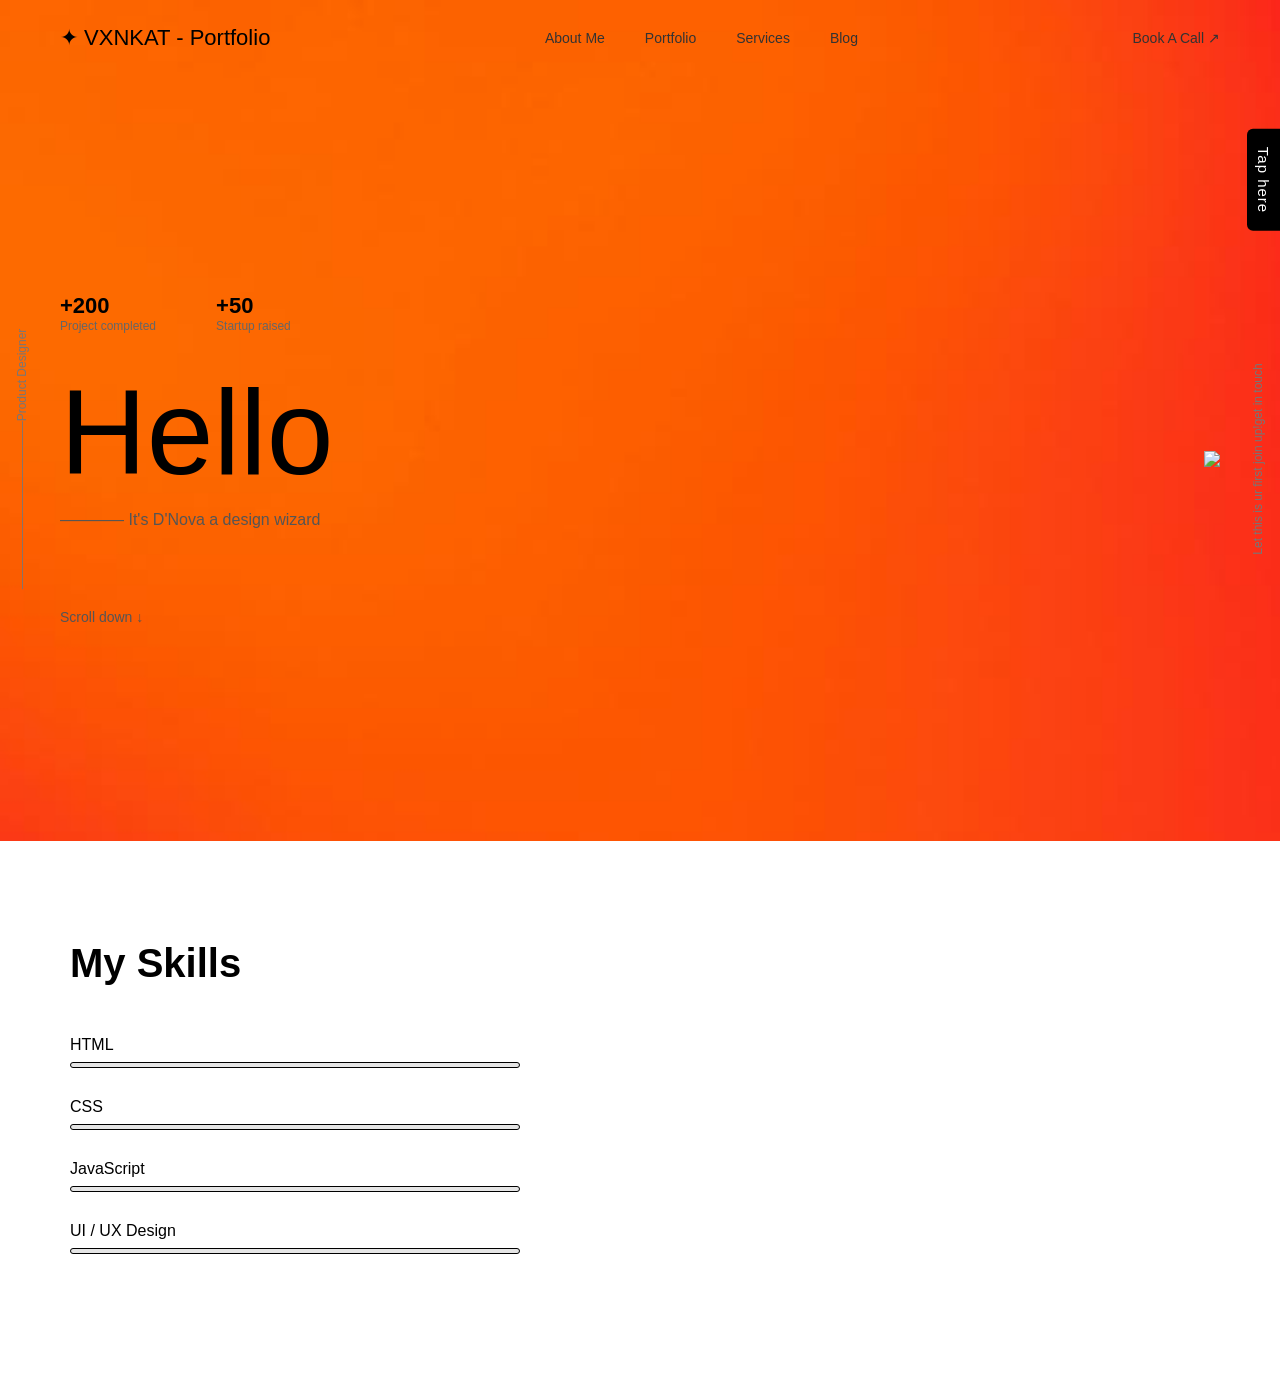
==== index.html @ 7cfcabc9 "Add files via upload" ====
<!DOCTYPE html>
<html lang="en">
<head>
<meta charset="UTF-8">
<meta name="viewport" content="width=device-width, initial-scale=1.0">
<title>Vxnkat - Portfolio</title>
<link rel="stylesheet" href="assets/css/styles.css">
</head>

<body>

<header>
    <div class="logo">✦ VXNKAT - Portfolio</div>

    <nav>
        <a href="#">About Me</a>
        <a href="#">Portfolio</a>
        <a href="#">Services</a>
        <a href="#">Blog</a>
    </nav>

    <a class="call-btn" href="#">Book A Call ↗</a>
</header>

<!-- Favicon -->
<link rel="icon" type="image/x-icon" href="assets/images/icon.png">

<!-- Tap Here Button -->

     <div class="tap-panel">
           Tap here
 </div>

<!-- Hero Section Starting -->

<section class="hero">

    <div class="side-text left">——————————————Product Designer</div>
    <div class="side-text right">Let this is ur first join up!get in touch</div>

    <div class="hero-left">

        <div class="stats">
            <div>
                <h2>+200</h2>
                <p>Project completed</p>
            </div>

            <div>
                <h2>+50</h2>
                <p>Startup raised</p>
            </div>
        </div>

        <h1>Hello</h1>

        <p class="sub">———— It's D'Nova a design wizard</p>

        <div class="scroll">Scroll down ↓</div>

    </div>


    <div class="hero-right">
        <img src="assets/images/index-background.jpg">
    </div>

</section>

<!-- Hero Section Ending -->

<!-- Skills Section Starting -->

<section class="skills">

<div class="skills-container">

<h2>My Skills</h2>

<div class="skill">
<span>HTML</span>
<div class="progress">
<div class="progress-bar" data-width="67%"></div>
</div>
</div>

<div class="skill">
<span>CSS</span>
<div class="progress">
<div class="progress-bar" data-width="90%"></div>
</div>
</div>

<div class="skill">
<span>JavaScript</span>
<div class="progress">
<div class="progress-bar" data-width="80%"></div>
</div>
</div>

<div class="skill">
<span>UI / UX Design</span>
<div class="progress">
<div class="progress-bar" data-width="85%"></div>
</div>
</div>

</div>

</section>

<!-- Some more helps for bar-->

<script>

const bars = document.querySelectorAll(".progress-bar");

const observer = new IntersectionObserver((entries) => {

entries.forEach(entry => {

const bar = entry.target;
const value = bar.getAttribute("data-width");

if(entry.isIntersecting){

bar.style.width = value;
bar.style.opacity = "1";

}else{

bar.style.width = "0";
bar.style.opacity = "0";

}

});

},{threshold:0.4});

bars.forEach(bar => observer.observe(bar));

</script>

<!-- Skills Section Ending -->

</body>
</html>
---- assets/css/styles.css ----
*{
margin:0;
padding:0;
box-sizing:border-box;
font-family:Arial, Helvetica, sans-serif;
}

body{
background:url("../images/background.jpeg");
background-size:cover;
background-position:center;
background-repeat:no-repeat;
min-height:100vh;
}

header{
display:flex;
justify-content:space-between;
align-items:center;
padding:25px 60px;
font-size:14px;
}

.logo{
font-size:22px;
}

nav{
display:flex;
gap:40px;
}

nav a{
text-decoration:none;
color:#333;
}

.call-btn{
text-decoration:none;
color:#333;
}

.hero{
display:flex;
align-items:center;
justify-content:space-between;
padding:60px;
height:85vh;
position:relative;
}

.hero-left{
max-width:500px;
}

.stats{
display:flex;
gap:60px;
margin-bottom:30px;
}

/* Tap Here Button  */

.tap-panel{
position:fixed;
right:0;
top:20%;
transform:translateY(-50%);
writing-mode:vertical-rl;
text-orientation:mixed;
background:#000;
color:#fff;
padding:18px 8px;
font-size:15px;
letter-spacing:1px;
border-radius:6px 0 0 6px;
cursor:pointer;
z-index:9999;
transition:background 0.3s, padding 0.3s;
}

/* hover effect without moving the element */
.tap-panel:hover{
background:#222;
padding-right:12px;
}

/* 200+ Projects, 100+ Clients , that part here*/
.stats h2{
font-size:22px;
}

.stats p{
font-size:12px;
color:#666;
}

/* End of that part */

h1{
font-size:120px;
font-weight:500;
margin-bottom:10px;
}

.sub{
font-size:16px;
color:#555;
margin-bottom:80px;
}

.scroll{
font-size:14px;
color:#555;
}

.hero-right img{
width:100%;
max-width:820px;
height:auto;
object-fit:contain;
}

.hero-right{
display:flex;
justify-content:center;
align-items:center;
}

.side-text{
position:absolute;
top:50%;
transform:translateY(-50%) rotate(180deg);
writing-mode:vertical-rl;
font-size:12px;
color:#777;
}

.side-text.left{
left:15px;
}

.side-text.right{
right:15px;
}

/* Responsive Design -------------------------*/

/* your existing CSS above */

.side-text.right{
right:15px;
}


/* PASTE THE MOBILE RESPONSIVE CODE BELOW */

@media (max-width: 768px){

.hero{
flex-direction:column;
text-align:center;
height:auto;
gap:40px;
padding:40px 20px;
}

.hero-left{
order:1;
}

.hero-right{
order:2;
}

.hero-right img{
width:90%;
height:auto;
}

h1{
font-size:70px;
}

.stats{
justify-content:center;
}

.side-text{
display:none;
}

header{
padding:20px;
}

nav{
gap:20px;
}

}

/* End of Mobile Responsive Code */

/* Skills Section Starting */

.skills{
padding:100px 60px;
background:#ffffff;
}

.skills-container{
max-width:450px;
margin-left:10px;
}

.skills h2{
font-size:40px;
margin-bottom:50px;
text-align:left;
}

.skill{
margin-bottom:30px;
}

.skill span{
display:block;
margin-bottom:8px;
font-weight:500;
}

.progress{
width:100%;
height:6px;
background:#e5e5e5;
border-radius:20px;
overflow:hidden;
border:1px solid #000;
}

.progress-bar{
height:100%;
width:0;
background:#82b845;
border-radius:20px;
position:relative;
overflow:hidden;
transition:width 1.5s ease;
}

/* glow animation */
.progress-bar::after{
content:"";
position:absolute;
top:0;
left:-40%;
width:40%;
height:100%;
background:linear-gradient(
90deg,
transparent,
rgba(255,255,255,0.8),
transparent
);
animation:shine 2s linear infinite;
}

@keyframes shine{
0%{
left:-40%;
}
100%{
left:120%;
}
}

/* Skills Section Ending */
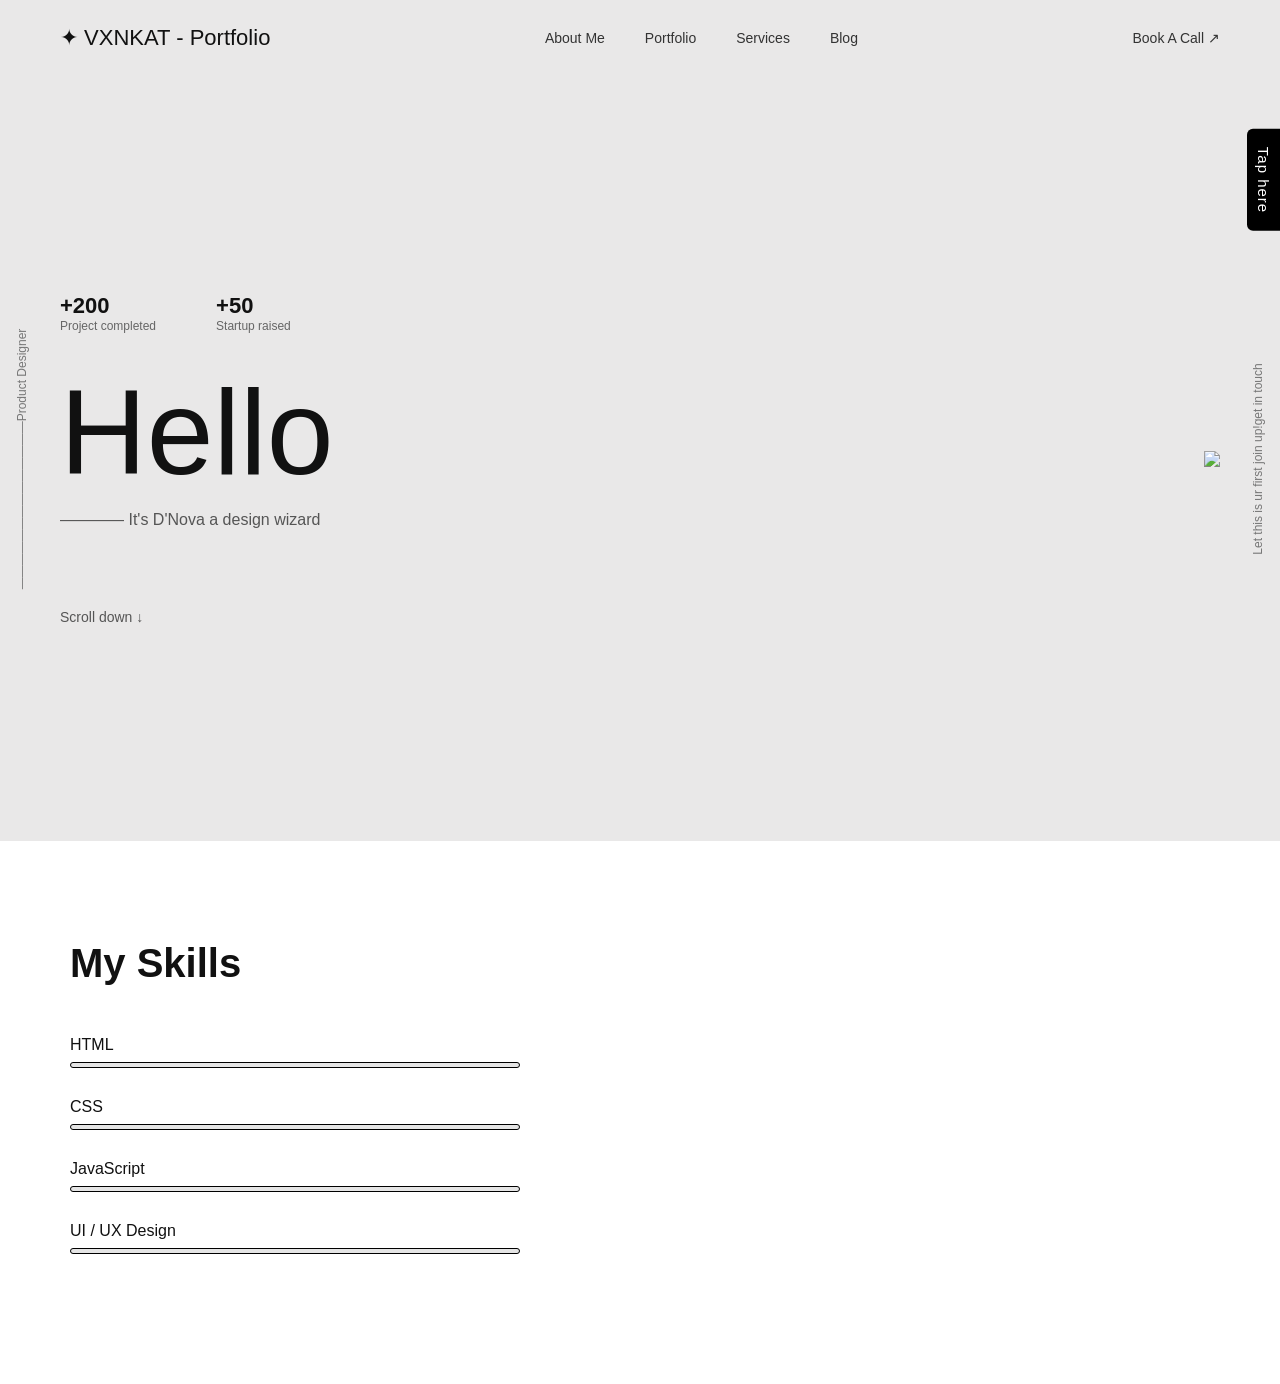
==== commit 4f7f6170: "Add files via upload" ====
--- a/index.html
+++ b/index.html
@@ -23,7 +23,7 @@
 </header>
 
 <!-- Favicon -->
-<link rel="icon" type="image/x-icon" href="assets/images/icon.png">
+<link rel="icon" type="image/x-icon" href="/images/icon.png">
 
 <!-- Tap Here Button -->
 
@@ -62,7 +62,7 @@
 
 
     <div class="hero-right">
-        <img src="assets/images/index-background.jpg">
+        <img src="/images/index-background.jpg">
     </div>
 
 </section>
--- a/assets/css/styles.css
+++ b/assets/css/styles.css
@@ -6,7 +6,8 @@
 }
 
 body{
-background:url("../images/background.jpeg");
+background:#e9e8e8;
+color:#111;
 background-size:cover;
 background-position:center;
 background-repeat:no-repeat;
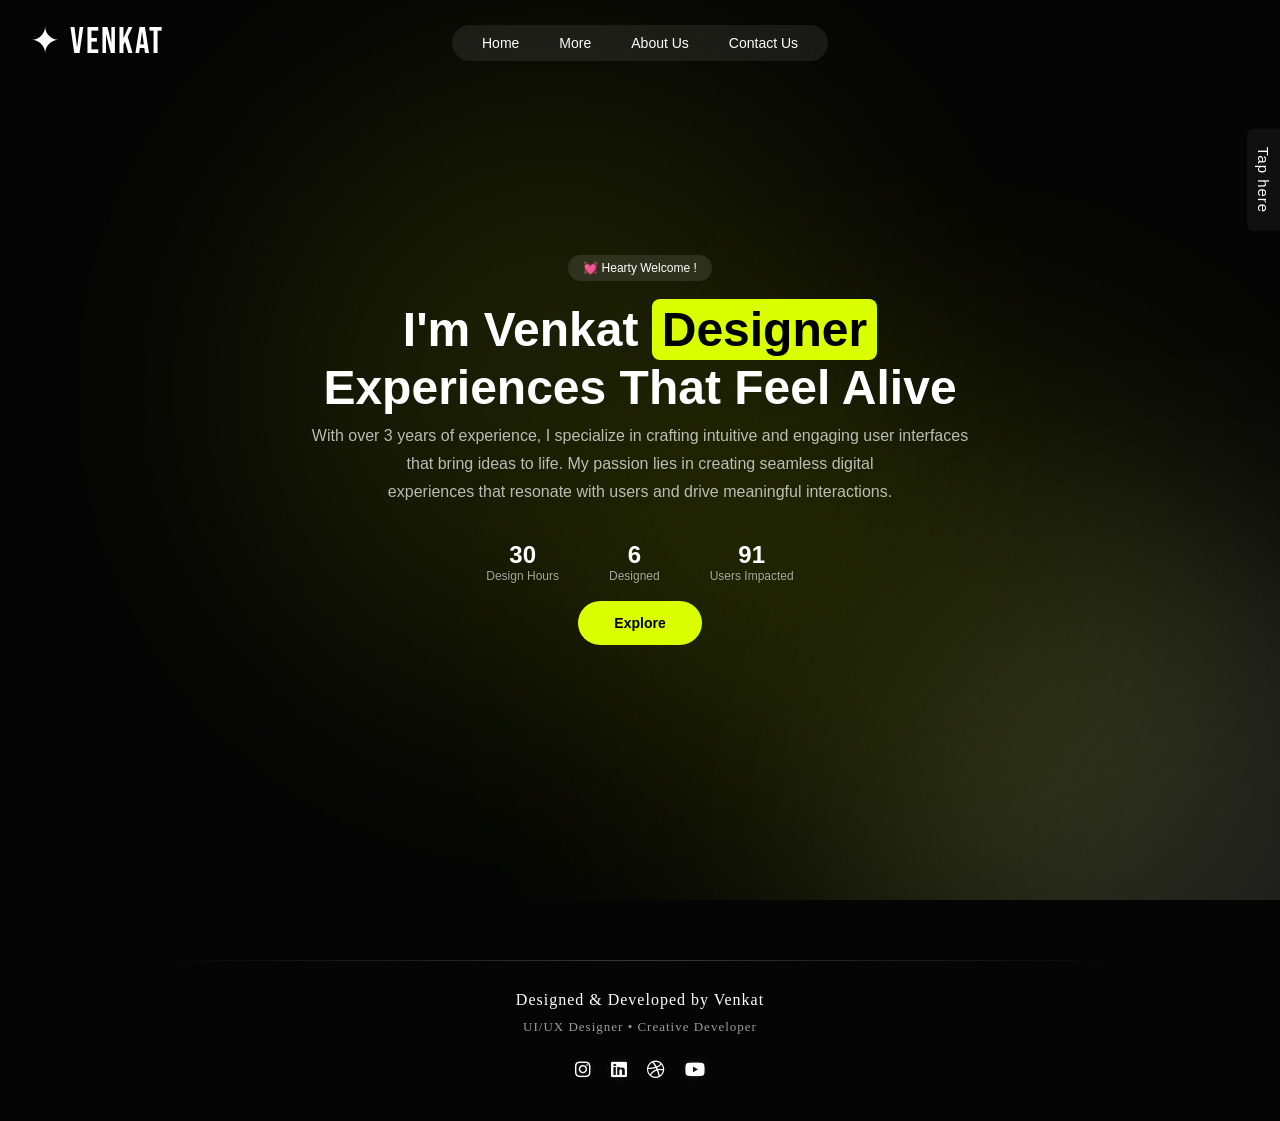
==== commit 4ac7b5e3: "Add files via upload" ====
--- a/index.html
+++ b/index.html
@@ -1,148 +1,114 @@
 <!DOCTYPE html>
 <html lang="en">
+
 <head>
-<meta charset="UTF-8">
-<meta name="viewport" content="width=device-width, initial-scale=1.0">
-<title>Vxnkat - Portfolio</title>
-<link rel="stylesheet" href="assets/css/styles.css">
+    <meta charset="UTF-8">
+    <link href="https://fonts.googleapis.com/css2?family=Bebas+Neue&display=swap" rel="stylesheet">
+    <meta name="viewport" content="width=device-width, initial-scale=1.0">
+    <title>Venkat - Home</title>
+
+    <!-- Font -->
+    <link rel="stylesheet" href="assets/css/style.css">
+    <link rel="stylesheet" href="https://cdnjs.cloudflare.com/ajax/libs/font-awesome/6.5.0/css/all.min.css">
 </head>
+
+<div class="page-transition"></div>
 
 <body>
 
-<header>
-    <div class="logo">✦ VXNKAT - Portfolio</div>
+    <div class="bg">
+        <div class="glow glow1"></div>
+        <div class="glow glow2"></div>
+        <div class="glow glow3"></div>
+    </div>
 
-    <nav>
-        <a href="#">About Me</a>
-        <a href="#">Portfolio</a>
-        <a href="#">Services</a>
-        <a href="#">Blog</a>
+    <!-- Logo -->
+    <div class="logo">✦ Venkat</div>
+
+    <!-- Navbar -->
+    <nav class="nav">
+        <a href="index.html">Home</a>
+        <a href="more.html">More</a>
+        <a href="about.html">About Us</a>
+        <a href="contact.html">Contact Us</a>
     </nav>
 
-    <a class="call-btn" href="#">Book A Call ↗</a>
-</header>
+    <!-- Hero Section -->
+    <section class="hero">
 
-<!-- Favicon -->
-<link rel="icon" type="image/x-icon" href="/images/icon.png">
+        <div class="badge">💓 Hearty Welcome !</div>
 
-<!-- Tap Here Button -->
+        <h1>
+            I'm Venkat <span>Designer</span><br>
+            Experiences That Feel Alive
+        </h1>
 
-     <div class="tap-panel">
-           Tap here
- </div>
+        <p class="subtext">
+            With over 3 years of experience, I specialize in crafting intuitive and engaging user interfaces
+        </p>
+        <p class="subtext">
+            that bring ideas to life. My passion lies in creating seamless digital
+        </p>
+        <P class="subtext">
+            experiences that resonate with users and drive meaningful interactions.
+        </P>
 
-<!-- Hero Section Starting -->
-
-<section class="hero">
-
-    <div class="side-text left">——————————————Product Designer</div>
-    <div class="side-text right">Let this is ur first join up!get in touch</div>
-
-    <div class="hero-left">
-
+        <!-- Stats -->
         <div class="stats">
             <div>
-                <h2>+200</h2>
-                <p>Project completed</p>
+                <h2 class="counter" data-target="100">0</h2>
+                <p>Design Hours</p>
             </div>
 
             <div>
-                <h2>+50</h2>
-                <p>Startup raised</p>
+                <h2 class="counter" data-target="20">0</h2>
+                <p>Designed</p>
+            </div>
+
+            <div>
+                <h2 class="counter" data-target="300">0</h2>
+                <p>Users Impacted</p>
             </div>
         </div>
 
-        <h1>Hello</h1>
+        <!-- Button -->
+        <br>
+        <button class="cta">Explore</button>
 
-        <p class="sub">———— It's D'Nova a design wizard</p>
+    </section>
 
-        <div class="scroll">Scroll down ↓</div>
+    <!-- SIDE BUTTON < PRESS HERE > -->
+    <!-- Tap Here Button -->
 
+    <div class="tap-panel">
+        Tap here
     </div>
 
+    <!-- Footer -->
 
-    <div class="hero-right">
-        <img src="/images/index-background.jpg">
-    </div>
+    <footer class="footer reveal">
 
-</section>
+        <div class="footer-line"></div>
 
-<!-- Hero Section Ending -->
+        <div class="footer-content">
 
-<!-- Skills Section Starting -->
+            <p class="credit-main">Designed & Developed by Venkat</p>
+            <p class="credit-sub">UI/UX Designer • Creative Developer</p>
 
-<section class="skills">
+            <!-- Socials -->
+            <div class="socials">
+                <a href="#"><i class="fab fa-instagram"></i></a>
+                <a href="#"><i class="fab fa-linkedin"></i></a>
+                <a href="#"><i class="fab fa-dribbble"></i></a>
+                <a href="#"><i class="fab fa-youtube"></i></a>
+            </div>
 
-<div class="skills-container">
+        </div>
 
-<h2>My Skills</h2>
+    </footer>
 
-<div class="skill">
-<span>HTML</span>
-<div class="progress">
-<div class="progress-bar" data-width="67%"></div>
-</div>
-</div>
-
-<div class="skill">
-<span>CSS</span>
-<div class="progress">
-<div class="progress-bar" data-width="90%"></div>
-</div>
-</div>
-
-<div class="skill">
-<span>JavaScript</span>
-<div class="progress">
-<div class="progress-bar" data-width="80%"></div>
-</div>
-</div>
-
-<div class="skill">
-<span>UI / UX Design</span>
-<div class="progress">
-<div class="progress-bar" data-width="85%"></div>
-</div>
-</div>
-
-</div>
-
-</section>
-
-<!-- Some more helps for bar-->
-
-<script>
-
-const bars = document.querySelectorAll(".progress-bar");
-
-const observer = new IntersectionObserver((entries) => {
-
-entries.forEach(entry => {
-
-const bar = entry.target;
-const value = bar.getAttribute("data-width");
-
-if(entry.isIntersecting){
-
-bar.style.width = value;
-bar.style.opacity = "1";
-
-}else{
-
-bar.style.width = "0";
-bar.style.opacity = "0";
-
-}
-
-});
-
-},{threshold:0.4});
-
-bars.forEach(bar => observer.observe(bar));
-
-</script>
-
-<!-- Skills Section Ending -->
+    <script src="assets/js/script.js"></script>
 
 </body>
+
 </html>
--- a/assets/css/style.css
+++ b/assets/css/style.css
@@ -0,0 +1,723 @@
+@font-face {
+    font-family: 'Milker';
+    src: url('../css/Milker.ttf');
+}
+
+@font-face {
+    font-family: 'Hugh';
+    src: url('../css/HughIsLifePersonalUse.ttf');
+}
+
+* {
+    margin: 0;
+    padding: 0;
+    box-sizing: border-box;
+}
+
+body {
+    background: #050505;
+    color: #fff;
+    font-family: Arial, sans-serif;
+    overflow-x: hidden;
+}
+
+/* Page tranisition------------------------------------------------------ */
+
+/* Transition overlay */
+.page-transition {
+    position: fixed;
+    top: 0;
+    left: 0;
+    width: 100%;
+    height: 100%;
+
+    background: #050505;
+    z-index: 9999;
+
+    opacity: 1;
+    pointer-events: none;
+
+    transition: opacity 0.6s ease;
+}
+
+/* Page loaded (fade in) */
+.page-transition.loaded {
+    opacity: 0;
+}
+
+/* When leaving page */
+.page-transition.active {
+    opacity: 1;
+    pointer-events: all;
+}
+
+/* Background glow */
+/* Base container */
+.bg {
+    position: fixed;
+    width: 100%;
+    height: 100%;
+    z-index: -1;
+    overflow: hidden;
+    background: #050505;
+}
+
+/* Glow base */
+.glow {
+    position: absolute;
+    width: 600px;
+    height: 600px;
+    border-radius: 50%;
+    filter: blur(120px);
+    opacity: 0.100;
+}
+
+/* Individual glows */
+.glow1 {
+    background: #d9ff00;
+    top: 10%;
+    left: 20%;
+    animation: float1 3s ease-in-out infinite alternate;
+}
+
+.glow2 {
+    background: #ffffff;
+    top: 60%;
+    left: 70%;
+    animation: float2 5s ease-in-out infinite alternate;
+}
+
+.glow3 {
+    background: #d9ff00;
+    top: 40%;
+    left: 50%;
+    animation: float3 3s ease-in-out infinite alternate;
+}
+
+.glow4 {
+    background: #ffffff;
+    top: 70%;
+    left: 60%;
+    animation: float4 3s ease-in-out infinite alternate;
+}
+
+/* Animations */
+@keyframes float1 {
+    0% {
+        transform: translate(0, 0);
+    }
+
+    100% {
+        transform: translate(100px, 80px);
+    }
+}
+
+@keyframes float2 {
+    0% {
+        transform: translate(0, 0);
+    }
+
+    100% {
+        transform: translate(-120px, -60px);
+    }
+}
+
+@keyframes float3 {
+    0% {
+        transform: translate(0, 0);
+    }
+
+    100% {
+        transform: translate(80px, -100px);
+    }
+}
+
+@keyframes float4 {
+    0% {
+        transform: translate(0, 0);
+    }
+
+    100% {
+        transform: translate(80px, -10px);
+    }
+}
+
+/* Logo */
+.logo {
+    position: absolute;
+    top: 20px;
+    left: 30px;
+
+    font-family: 'Bebas Neue', sans-serif;
+    font-size: 36px;
+    letter-spacing: 2px;
+
+    color: #fff;
+}
+
+/* Center Nav */
+.nav {
+    position: absolute;
+    top: 25px;
+    left: 50%;
+    transform: translateX(-50%);
+    display: flex;
+    gap: 40px;
+    padding: 10px 30px;
+    border-radius: 999px;
+    background: rgba(255, 255, 255, 0.08);
+    backdrop-filter: blur(10px);
+}
+
+.nav a {
+    position: relative;
+    color: white;
+    text-decoration: none;
+    font-size: 14px;
+    white-space: nowrap;
+}
+
+/* underline */
+.nav a::after {
+    content: "";
+    position: absolute;
+    left: 0;
+    bottom: -4px;
+    width: 0%;
+    height: 2px;
+    background: #d9ff00;
+    transition: width 0.3s ease;
+}
+
+.nav a:hover::after {
+    width: 100%;
+}
+
+/* Hero */
+.hero {
+    height: 100vh;
+    display: flex;
+    flex-direction: column;
+    justify-content: center;
+    align-items: center;
+
+    text-align: center;
+    padding: 20px;
+}
+
+/* Badge */
+.badge {
+    padding: 6px 15px;
+    border-radius: 20px;
+    background: rgba(255, 255, 255, 0.1);
+    margin-bottom: 20px;
+    font-size: 12px;
+}
+
+/* Heading */
+.hero h1 {
+    font-size: 48px;
+    line-height: 1.2;
+    max-width: 700px;
+}
+
+/* Highlight */
+.hero span {
+    background: #d9ff00;
+    color: black;
+    padding: 4px 10px;
+    border-radius: 8px;
+}
+
+
+/* Subtext */
+.subtext {
+    margin-top: 10px;
+    opacity: 0.7;
+}
+
+/* Stats */
+.stats {
+    display: flex;
+    gap: 50px;
+    margin-top: 40px;
+}
+
+.stats h2 {
+    font-size: 24px;
+}
+
+.stats p {
+    font-size: 12px;
+    opacity: 0.6;
+}
+
+/* CTA */
+.cta {
+    position: relative;
+    padding: 14px 36px;
+    border-radius: 40px;
+    border: none;
+    cursor: pointer;
+
+    background: #d9ff00;
+    color: #000;
+    font-weight: bold;
+    font-size: 14px;
+
+    overflow: hidden;
+    transition: all 0.3s ease;
+}
+
+/* Glow on hover */
+.cta:hover {
+    box-shadow: 0 0 25px rgba(217, 255, 0, 0.6),
+        0 0 60px rgba(217, 255, 0, 0.3);
+    transform: translateY(-2px);
+}
+
+/* Shine effect */
+.cta::before {
+    content: "";
+    position: absolute;
+    top: 0;
+    left: -100%;
+    width: 60%;
+    height: 100%;
+
+    background: linear-gradient(120deg,
+            transparent,
+            rgba(255, 255, 255, 0.6),
+            transparent);
+
+    transition: 0.5s;
+}
+
+.cta:hover::before {
+    left: 120%;
+}
+
+/* Footer */
+.footer {
+    text-align: center;
+    padding: 20px;
+}
+
+.footer p {
+    font-family: 'Hugh';
+}
+
+/* Mobile */
+@media (max-width: 768px) {
+
+
+    .hero h1 {
+        font-size: 25px;
+    }
+
+    .stats {
+        flex-direction: column;
+        gap: 20px;
+    }
+}
+
+/* ANNOUNCE MENT PART*/
+
+/* Section */
+.announcements {
+    padding: 80px 20px;
+    display: flex;
+    flex-direction: column;
+    align-items: center;
+}
+
+/* Title */
+.section-title {
+    font-size: 28px;
+    margin-bottom: 30px;
+}
+
+.section-title span {
+    color: #d9ff00;
+}
+
+/* Card */
+.announcement-card {
+    position: relative;
+    width: 90%;
+    max-width: 900px;
+    border-radius: 20px;
+    overflow: hidden;
+    background: rgba(255, 255, 255, 0.05);
+    backdrop-filter: blur(12px);
+
+    box-shadow: 0 10px 40px rgba(0, 0, 0, 0.4);
+}
+
+/* Yellow side accent */
+.left-accent {
+    position: absolute;
+    left: 0;
+    top: 0;
+    width: 5px;
+    height: 100%;
+    background: #d9ff00;
+    border-top-left-radius: 20px;
+    border-bottom-left-radius: 20px;
+}
+
+/* Content */
+.card-content {
+    display: flex;
+    gap: 20px;
+    padding: 25px 30px;
+    align-items: flex-start;
+}
+
+/* Icon */
+.icon {
+    font-size: 28px;
+    color: #d9ff00;
+}
+
+/* Text */
+.text h3 {
+    font-size: 18px;
+    margin-bottom: 8px;
+}
+
+.text p {
+    font-size: 14px;
+    opacity: 0.7;
+    line-height: 1.5;
+}
+
+/* Initial hidden state */
+.reveal {
+    opacity: 0;
+    transform: translateY(40px) scale(0.98);
+    filter: blur(8px);
+    transition: all 0.8s cubic-bezier(0.22, 1, 0.36, 1);
+}
+
+/* When visible */
+.reveal.active {
+    opacity: 1;
+    transform: translateY(0) scale(1);
+    filter: blur(0);
+}
+
+/* Tag */
+.tag {
+    display: inline-block;
+    margin-top: 12px;
+    padding: 5px 12px;
+    border-radius: 20px;
+    background: rgba(255, 208, 0, 0.15);
+    color: #d9ff00;
+    font-size: 12px;
+}
+
+/* Mobile */
+@media (max-width: 768px) {
+    .card-content {
+        flex-direction: column;
+    }
+}
+
+
+/* TAP HERE BUTTON--------------------------------------------------------------- */
+
+/* Tap Here Button  */
+
+.tap-panel{
+position:fixed;
+right:0;
+top:20%;
+transform:translateY(-50%);
+writing-mode:vertical-rl;
+text-orientation:mixed;
+background:#22222262;
+color:#fff;
+padding:18px 8px;
+font-size:15px;
+letter-spacing:1px;
+border-radius:6px 0 0 6px;
+cursor:pointer;
+z-index:9999;
+transition:background 0.3s, padding 0.3s;
+}
+
+/* hover effect without moving the element */
+.tap-panel:hover{
+background:#5d8030;
+padding-right:12px;
+}
+
+/* ABOUT US--------------------------------------------------------------- */
+
+/* About Section */
+.about {
+    padding: 100px 20px;
+    text-align: center;
+}
+
+.about-title {
+    font-size: 32px;
+    margin-bottom: 20px;
+}
+
+.about-title span {
+    color: #d9ff00;
+}
+
+/* Intro */
+.about-intro {
+    max-width: 700px;
+    margin: 0 auto 50px;
+    opacity: 0.7;
+    line-height: 1.6;
+}
+
+/* Grid */
+.about-grid {
+    display: grid;
+    grid-template-columns: repeat(3, 1fr);
+    gap: 25px;
+    max-width: 1000px;
+    margin: auto;
+}
+
+/* Cards */
+.about-card {
+    padding: 25px;
+    border-radius: 20px;
+
+    background: rgba(255, 255, 255, 0.05);
+    backdrop-filter: blur(10px);
+
+    text-align: left;
+    transition: 0.3s ease;
+}
+
+/* Hover effect */
+.about-card:hover {
+    transform: translateY(-8px);
+    box-shadow: 0 10px 30px rgba(0, 0, 0, 0.4);
+}
+
+/* Text */
+.about-card h3 {
+    margin-bottom: 10px;
+    color: #d9ff00;
+}
+
+.about-card p {
+    font-size: 14px;
+    opacity: 0.7;
+    line-height: 1.5;
+}
+
+.about-page {
+    padding: 120px 20px 80px;
+    text-align: center;
+}
+
+.about-page h1 {
+    font-size: 36px;
+    margin-bottom: 20px;
+}
+
+.about-page span {
+    color: #d9ff00;
+}
+
+/* Mobile */
+@media (max-width: 768px) {
+    .about-grid {
+        grid-template-columns: 1fr;
+    }
+}
+
+/******************* CONTACT US PAGE *******************/
+
+/* Contact Section */
+.contact {
+    padding: 120px 20px 80px;
+    text-align: center;
+}
+
+.contact h1 {
+    font-size: 36px;
+    margin-bottom: 10px;
+}
+
+.contact span {
+    color: #d9ff00;
+}
+
+.contact-sub {
+    opacity: 0.7;
+    margin-bottom: 40px;
+}
+
+/* Layout */
+.contact-container {
+    display: grid;
+    grid-template-columns: 1.5fr 1fr;
+    gap: 30px;
+    max-width: 1000px;
+    margin: auto;
+}
+
+/* Form */
+.contact-form {
+    display: flex;
+    flex-direction: column;
+    gap: 15px;
+
+    padding: 25px;
+    border-radius: 20px;
+
+    background: rgba(255, 255, 255, 0.05);
+    backdrop-filter: blur(10px);
+}
+
+/* Inputs */
+.contact-form input,
+.contact-form textarea {
+    padding: 12px;
+    border-radius: 10px;
+    border: none;
+    outline: none;
+
+    background: rgba(255, 255, 255, 0.08);
+    color: #fff;
+    font-size: 14px;
+}
+
+/* Focus effect */
+.contact-form input:focus,
+.contact-form textarea:focus {
+    border: 1px solid #d9ff00;
+}
+
+/* Info */
+.contact-info {
+    padding: 25px;
+    border-radius: 20px;
+
+    background: rgba(255, 255, 255, 0.05);
+    backdrop-filter: blur(10px);
+
+    text-align: left;
+}
+
+.contact-info h3 {
+    margin-bottom: 15px;
+    color: #d9ff00;
+}
+
+.contact-info p {
+    margin-bottom: 10px;
+    opacity: 0.8;
+}
+
+/* Mobile */
+@media (max-width: 768px) {
+    .logo {
+        font-size: 22px;
+        top: 15px;
+        left: 20px;
+    }
+}
+
+
+/***************** Footer ******************/
+/* Footer */
+.footer {
+    padding: 40px 20px;
+    text-align: center;
+}
+
+/* Container */
+.footer-content {
+    display: flex;
+    flex-direction: column;
+    gap: 8px;
+    align-items: center;
+}
+
+/* Main credit */
+.credit-main {
+    font-size: 16px;
+    letter-spacing: 1px;
+    color: #fff;
+}
+
+/* Sub text */
+.credit-sub {
+    font-size: 13px;
+    opacity: 0.6;
+    letter-spacing: 1px;
+}
+
+/* Subtle UI glow */
+.footer-content {
+    text-shadow: 0 0 10px rgba(255, 255, 255, 0.1);
+}
+
+/* Footer */
+.footer {
+    padding: 60px 20px 40px;
+    text-align: center;
+    position: relative;
+}
+
+/* Top divider line */
+.footer-line {
+    width: 80%;
+    height: 1px;
+    margin: 0 auto 30px;
+    background: linear-gradient(to right, transparent, rgba(255, 255, 255, 0.2), transparent);
+}
+
+/* Content */
+.footer-content {
+    display: flex;
+    flex-direction: column;
+    gap: 10px;
+    align-items: center;
+}
+
+/* Main text */
+.credit-main {
+    font-size: 16px;
+    letter-spacing: 1px;
+}
+
+/* Sub text */
+.credit-sub {
+    font-size: 13px;
+    opacity: 0.6;
+}
+
+/* Social icons */
+.socials {
+    margin-top: 15px;
+    display: flex;
+    gap: 20px;
+}
+
+.socials a {
+    color: white;
+    font-size: 18px;
+    transition: 0.3s ease;
+}
+
+/* Hover glow */
+.socials a:hover {
+    color: #d9ff00;
+    text-shadow: 0 0 10px rgba(217, 255, 0, 0.7);
+    transform: translateY(-3px);
+}
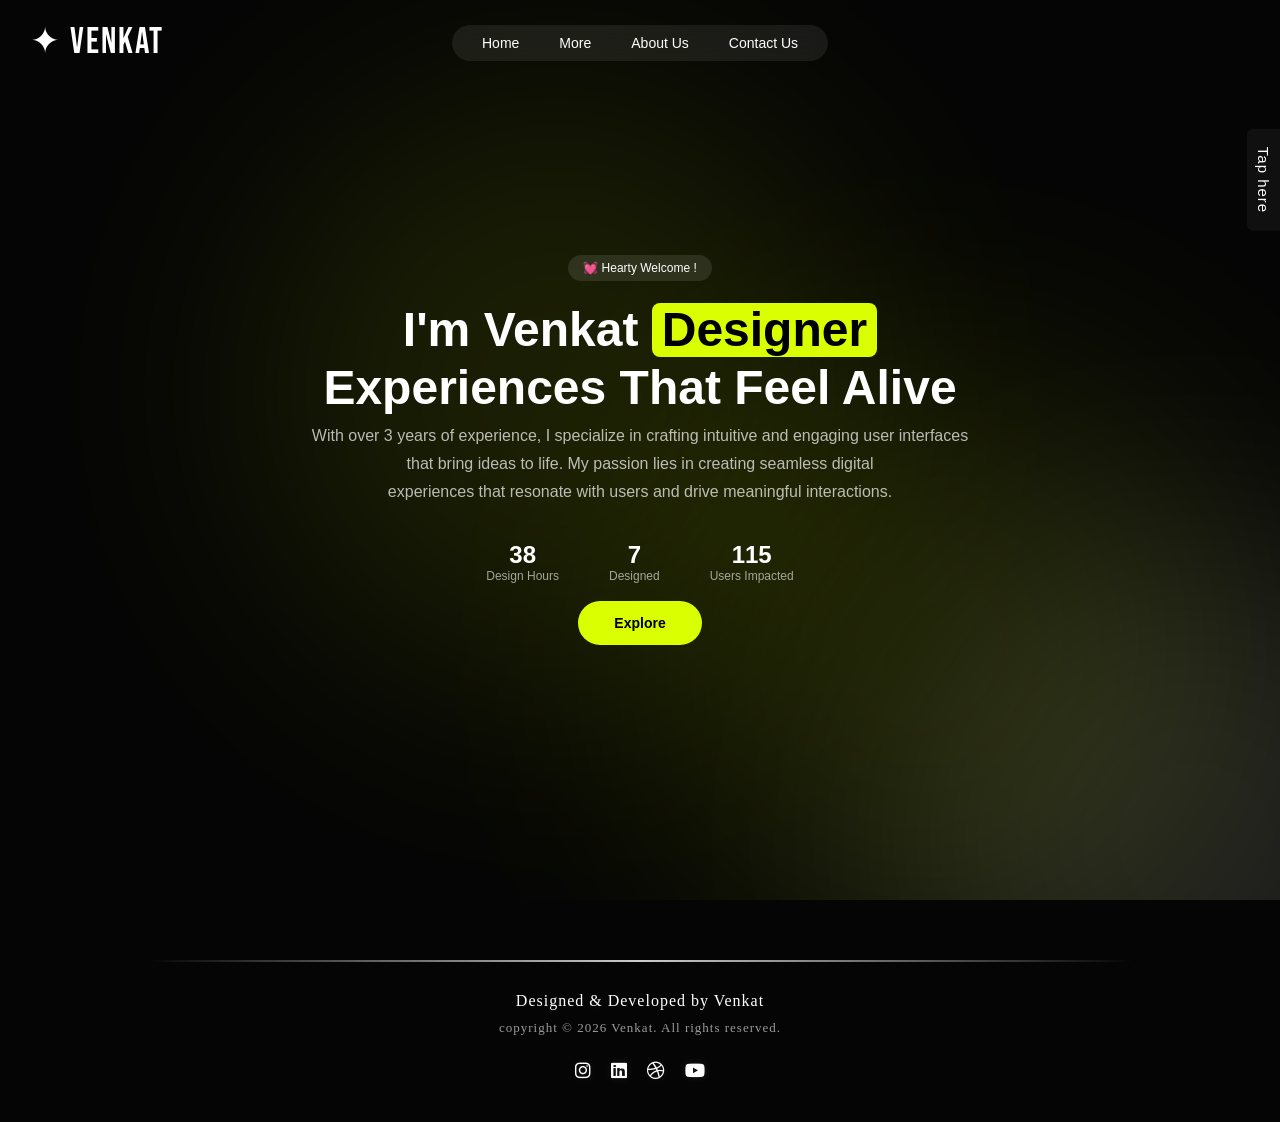
==== commit fa9cd4f5: "Add files via upload" ====
--- a/index.html
+++ b/index.html
@@ -12,9 +12,10 @@
     <link rel="stylesheet" href="https://cdnjs.cloudflare.com/ajax/libs/font-awesome/6.5.0/css/all.min.css">
 </head>
 
-<div class="page-transition"></div>
+<body>
 
-<body>
+    <!-- Transition -->
+    <div class="page-transition"></div>
 
     <div class="bg">
         <div class="glow glow1"></div>
@@ -90,10 +91,10 @@
 
         <div class="footer-line"></div>
 
-        <div class="footer-content">
+        <div class="footer-content reveal">
 
             <p class="credit-main">Designed & Developed by Venkat</p>
-            <p class="credit-sub">UI/UX Designer • Creative Developer</p>
+            <p class="credit-sub">copyright © 2026 Venkat. All rights reserved.</p>
 
             <!-- Socials -->
             <div class="socials">
--- a/assets/css/style.css
+++ b/assets/css/style.css
@@ -225,10 +225,9 @@
 .hero span {
     background: #d9ff00;
     color: black;
-    padding: 4px 10px;
+    padding: 0.1px 10px;
     border-radius: 8px;
 }
-
 
 /* Subtext */
 .subtext {
@@ -318,6 +317,10 @@
     .stats {
         flex-direction: column;
         gap: 20px;
+    }
+
+    .nav {
+        top: 60px;
     }
 }
 
@@ -395,16 +398,18 @@
 /* Initial hidden state */
 .reveal {
     opacity: 0;
-    transform: translateY(40px) scale(0.98);
-    filter: blur(8px);
-    transition: all 0.8s cubic-bezier(0.22, 1, 0.36, 1);
-}
-
-/* When visible */
+    transform: translateY(40px);
+    transition: all 0.8s ease;
+}
+
 .reveal.active {
     opacity: 1;
-    transform: translateY(0) scale(1);
-    filter: blur(0);
+    transform: translateY(0);
+}
+
+/* ❗ prevent blur affecting inner elements */
+.reveal .footer-line {
+    filter: none;
 }
 
 /* Tag */
@@ -613,6 +618,11 @@
     text-align: left;
 }
 
+.contact-info colorspan {
+    color: #86ceeb;
+    font-weight: bold;
+}
+
 .contact-info h3 {
     margin-bottom: 15px;
     color: #d9ff00;
@@ -636,6 +646,8 @@
 /***************** Footer ******************/
 /* Footer */
 .footer {
+    position: relative;
+    z-index: 10;
     padding: 40px 20px;
     text-align: center;
 }
@@ -677,9 +689,17 @@
 /* Top divider line */
 .footer-line {
     width: 80%;
-    height: 1px;
+    height: 2px;
     margin: 0 auto 30px;
-    background: linear-gradient(to right, transparent, rgba(255, 255, 255, 0.2), transparent);
+
+    background: linear-gradient(
+        to right,
+        transparent,
+        #ffffff,
+        transparent
+    );
+
+    opacity: 0.8;
 }
 
 /* Content */
